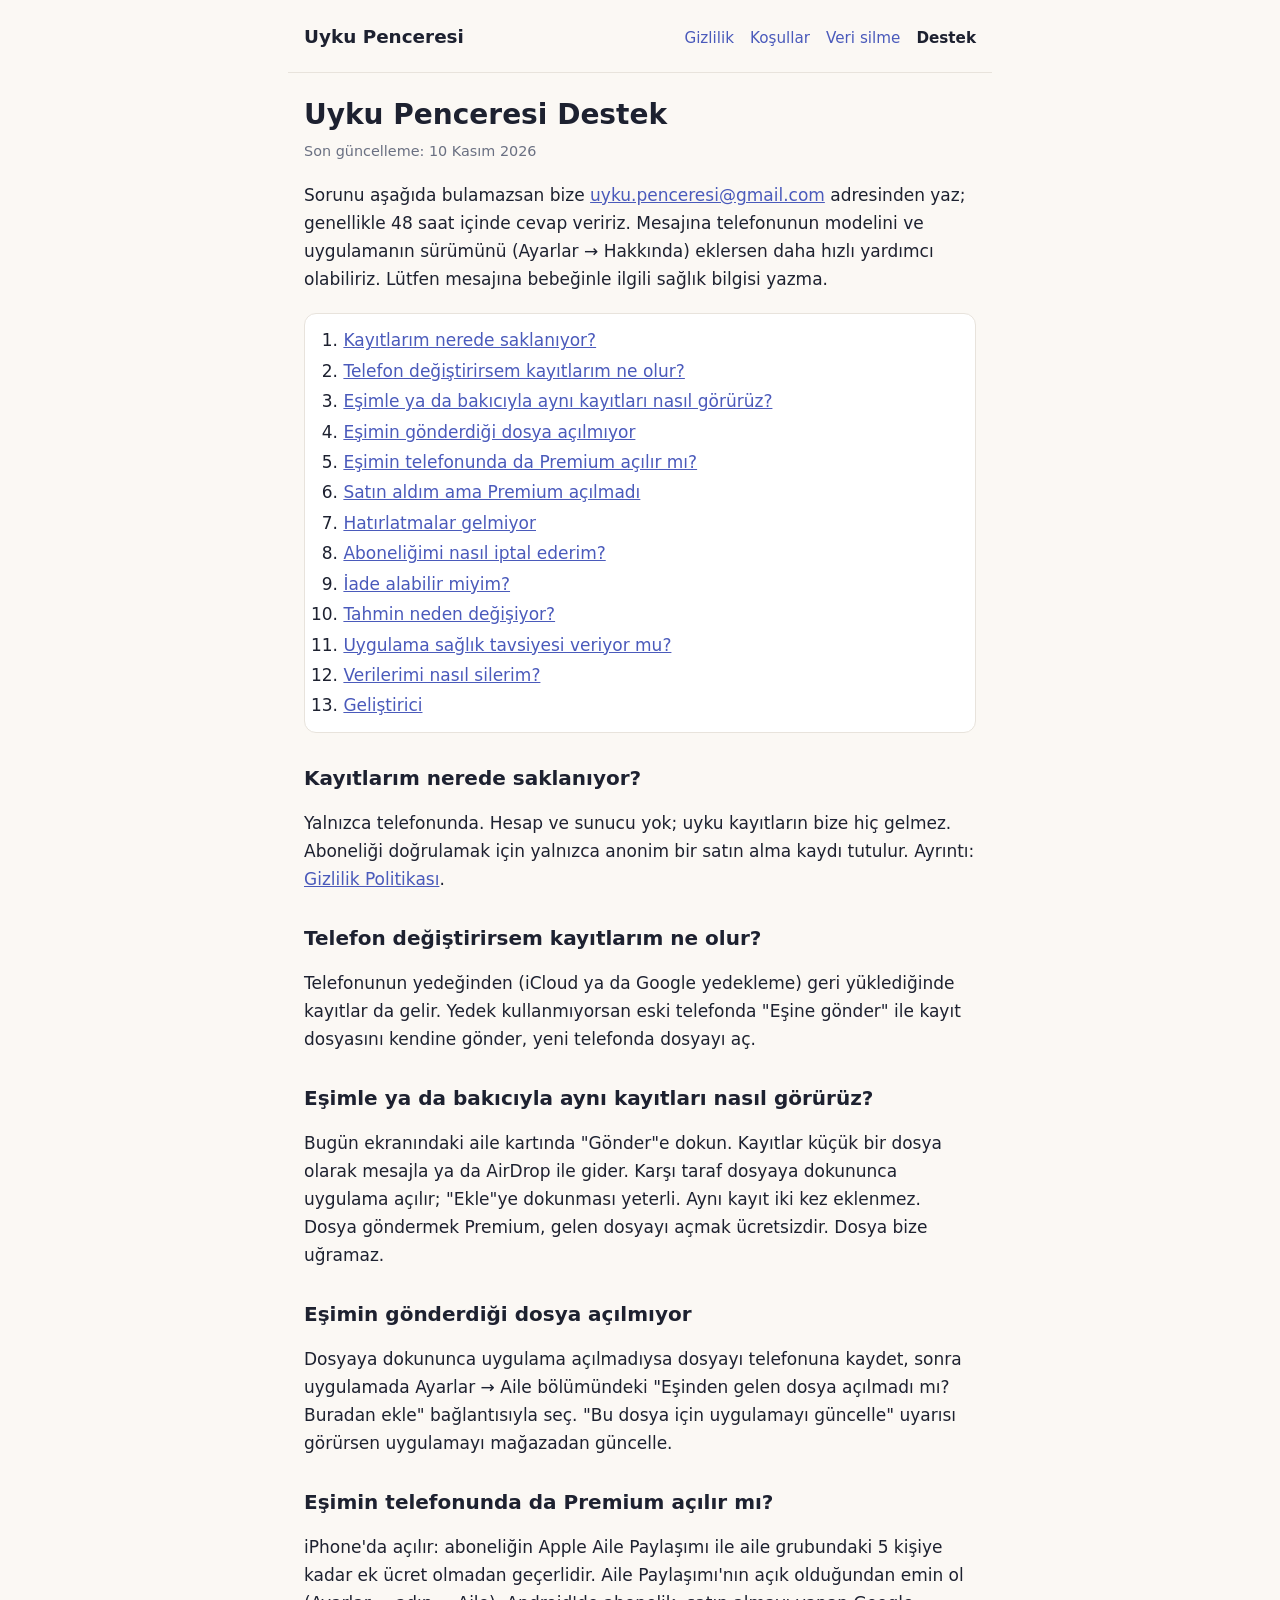
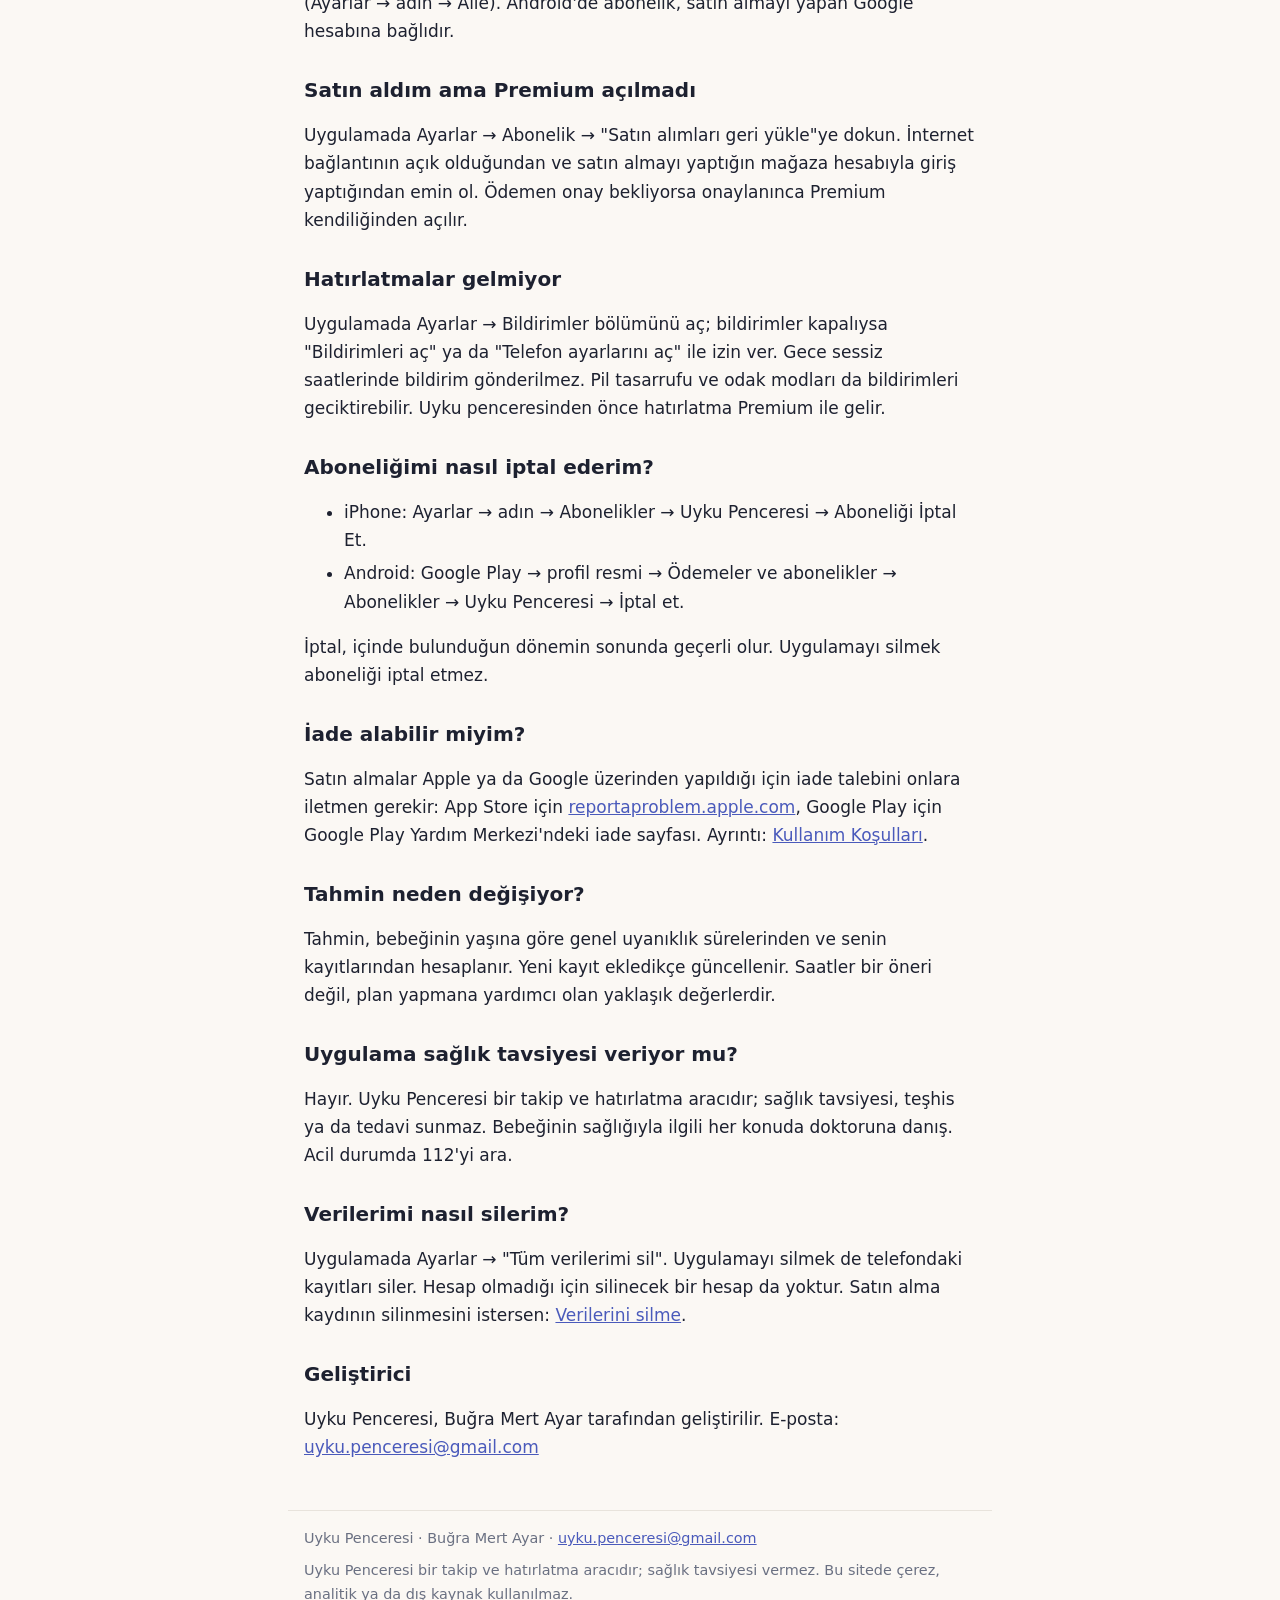
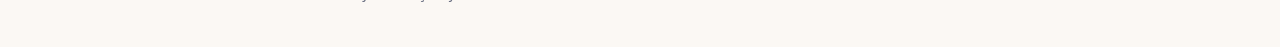
==== destek.html @ 6363af13 "Publish the Uyku Penceresi legal pages Privacy policy and KVKK notice, terms of use, data deletion a" ====
<!doctype html>
<html lang="tr">
<head>
<meta charset="utf-8">
<meta name="viewport" content="width=device-width, initial-scale=1">
<title>Destek · Uyku Penceresi</title>
<meta name="description" content="Uyku Penceresi destek sayfası ve sık sorulan sorular. İletişim: uyku.penceresi@gmail.com">
<link rel="stylesheet" href="style.css">
</head>
<body>
<header class="site-header">
<a class="brand" href="index.html">Uyku Penceresi</a>
<nav aria-label="Yasal sayfalar">
<a href="gizlilik.html">Gizlilik</a>
<a href="kosullar.html">Koşullar</a>
<a href="veri-silme.html">Veri silme</a>
<a href="destek.html" aria-current="page">Destek</a>
</nav>
</header>
<main>
<h1>Uyku Penceresi Destek</h1>
<p class="meta">Son güncelleme: 10 Kasım 2026</p>
<p>Sorunu aşağıda bulamazsan bize <a href="mailto:uyku.penceresi@gmail.com">uyku.penceresi@gmail.com</a> adresinden yaz; genellikle 48 saat içinde cevap veririz. Mesajına telefonunun modelini ve uygulamanın sürümünü (Ayarlar → Hakkında) eklersen daha hızlı yardımcı olabiliriz. Lütfen mesajına bebeğinle ilgili sağlık bilgisi yazma.</p>
<nav class="toc" aria-label="İçindekiler">
<ol>
<li><a href="#kayitlarim-nerede-saklaniyor">Kayıtlarım nerede saklanıyor?</a></li>
<li><a href="#telefon-degistirirsem-kayitlarim-ne-olur">Telefon değiştirirsem kayıtlarım ne olur?</a></li>
<li><a href="#esimle-ya-da-bakiciyla-ayni-kayitlari-nasil-goruruz">Eşimle ya da bakıcıyla aynı kayıtları nasıl görürüz?</a></li>
<li><a href="#esimin-gonderdigi-dosya-acilmiyor">Eşimin gönderdiği dosya açılmıyor</a></li>
<li><a href="#esimin-telefonunda-da-premium-acilir-mi">Eşimin telefonunda da Premium açılır mı?</a></li>
<li><a href="#satin-aldim-ama-premium-acilmadi">Satın aldım ama Premium açılmadı</a></li>
<li><a href="#hatirlatmalar-gelmiyor">Hatırlatmalar gelmiyor</a></li>
<li><a href="#aboneligimi-nasil-iptal-ederim">Aboneliğimi nasıl iptal ederim?</a></li>
<li><a href="#iade-alabilir-miyim">İade alabilir miyim?</a></li>
<li><a href="#tahmin-neden-degisiyor">Tahmin neden değişiyor?</a></li>
<li><a href="#uygulama-saglik-tavsiyesi-veriyor-mu">Uygulama sağlık tavsiyesi veriyor mu?</a></li>
<li><a href="#verilerimi-nasil-silerim">Verilerimi nasıl silerim?</a></li>
<li><a href="#gelistirici">Geliştirici</a></li>
</ol>
</nav>
<h2 id="kayitlarim-nerede-saklaniyor">Kayıtlarım nerede saklanıyor?</h2>
<p>Yalnızca telefonunda. Hesap ve sunucu yok; uyku kayıtların bize hiç gelmez. Aboneliği doğrulamak için yalnızca anonim bir satın alma kaydı tutulur. Ayrıntı: <a href="gizlilik.html">Gizlilik Politikası</a>.</p>
<h2 id="telefon-degistirirsem-kayitlarim-ne-olur">Telefon değiştirirsem kayıtlarım ne olur?</h2>
<p>Telefonunun yedeğinden (iCloud ya da Google yedekleme) geri yüklediğinde kayıtlar da gelir. Yedek kullanmıyorsan eski telefonda &quot;Eşine gönder&quot; ile kayıt dosyasını kendine gönder, yeni telefonda dosyayı aç.</p>
<h2 id="esimle-ya-da-bakiciyla-ayni-kayitlari-nasil-goruruz">Eşimle ya da bakıcıyla aynı kayıtları nasıl görürüz?</h2>
<p>Bugün ekranındaki aile kartında &quot;Gönder&quot;e dokun. Kayıtlar küçük bir dosya olarak mesajla ya da AirDrop ile gider. Karşı taraf dosyaya dokununca uygulama açılır; &quot;Ekle&quot;ye dokunması yeterli. Aynı kayıt iki kez eklenmez. Dosya göndermek Premium, gelen dosyayı açmak ücretsizdir. Dosya bize uğramaz.</p>
<h2 id="esimin-gonderdigi-dosya-acilmiyor">Eşimin gönderdiği dosya açılmıyor</h2>
<p>Dosyaya dokununca uygulama açılmadıysa dosyayı telefonuna kaydet, sonra uygulamada Ayarlar → Aile bölümündeki &quot;Eşinden gelen dosya açılmadı mı? Buradan ekle&quot; bağlantısıyla seç. &quot;Bu dosya için uygulamayı güncelle&quot; uyarısı görürsen uygulamayı mağazadan güncelle.</p>
<h2 id="esimin-telefonunda-da-premium-acilir-mi">Eşimin telefonunda da Premium açılır mı?</h2>
<p>iPhone'da açılır: aboneliğin Apple Aile Paylaşımı ile aile grubundaki 5 kişiye kadar ek ücret olmadan geçerlidir. Aile Paylaşımı'nın açık olduğundan emin ol (Ayarlar → adın → Aile). Android'de abonelik, satın almayı yapan Google hesabına bağlıdır.</p>
<h2 id="satin-aldim-ama-premium-acilmadi">Satın aldım ama Premium açılmadı</h2>
<p>Uygulamada Ayarlar → Abonelik → &quot;Satın alımları geri yükle&quot;ye dokun. İnternet bağlantının açık olduğundan ve satın almayı yaptığın mağaza hesabıyla giriş yaptığından emin ol. Ödemen onay bekliyorsa onaylanınca Premium kendiliğinden açılır.</p>
<h2 id="hatirlatmalar-gelmiyor">Hatırlatmalar gelmiyor</h2>
<p>Uygulamada Ayarlar → Bildirimler bölümünü aç; bildirimler kapalıysa &quot;Bildirimleri aç&quot; ya da &quot;Telefon ayarlarını aç&quot; ile izin ver. Gece sessiz saatlerinde bildirim gönderilmez. Pil tasarrufu ve odak modları da bildirimleri geciktirebilir. Uyku penceresinden önce hatırlatma Premium ile gelir.</p>
<h2 id="aboneligimi-nasil-iptal-ederim">Aboneliğimi nasıl iptal ederim?</h2>
<ul>
<li>iPhone: Ayarlar → adın → Abonelikler → Uyku Penceresi → Aboneliği İptal Et.</li>
<li>Android: Google Play → profil resmi → Ödemeler ve abonelikler → Abonelikler → Uyku Penceresi → İptal et.</li>
</ul>
<p>İptal, içinde bulunduğun dönemin sonunda geçerli olur. Uygulamayı silmek aboneliği iptal etmez.</p>
<h2 id="iade-alabilir-miyim">İade alabilir miyim?</h2>
<p>Satın almalar Apple ya da Google üzerinden yapıldığı için iade talebini onlara iletmen gerekir: App Store için <a href="https://reportaproblem.apple.com">reportaproblem.apple.com</a>, Google Play için Google Play Yardım Merkezi'ndeki iade sayfası. Ayrıntı: <a href="kosullar.html">Kullanım Koşulları</a>.</p>
<h2 id="tahmin-neden-degisiyor">Tahmin neden değişiyor?</h2>
<p>Tahmin, bebeğinin yaşına göre genel uyanıklık sürelerinden ve senin kayıtlarından hesaplanır. Yeni kayıt ekledikçe güncellenir. Saatler bir öneri değil, plan yapmana yardımcı olan yaklaşık değerlerdir.</p>
<h2 id="uygulama-saglik-tavsiyesi-veriyor-mu">Uygulama sağlık tavsiyesi veriyor mu?</h2>
<p>Hayır. Uyku Penceresi bir takip ve hatırlatma aracıdır; sağlık tavsiyesi, teşhis ya da tedavi sunmaz. Bebeğinin sağlığıyla ilgili her konuda doktoruna danış. Acil durumda 112'yi ara.</p>
<h2 id="verilerimi-nasil-silerim">Verilerimi nasıl silerim?</h2>
<p>Uygulamada Ayarlar → &quot;Tüm verilerimi sil&quot;. Uygulamayı silmek de telefondaki kayıtları siler. Hesap olmadığı için silinecek bir hesap da yoktur. Satın alma kaydının silinmesini istersen: <a href="veri-silme.html">Verilerini silme</a>.</p>
<h2 id="gelistirici">Geliştirici</h2>
<p>Uyku Penceresi, Buğra Mert Ayar tarafından geliştirilir. E-posta: <a href="mailto:uyku.penceresi@gmail.com">uyku.penceresi@gmail.com</a></p>
</main>
<footer class="site-footer">
<p>Uyku Penceresi · Buğra Mert Ayar · <a href="mailto:uyku.penceresi@gmail.com">uyku.penceresi@gmail.com</a></p>
<p>Uyku Penceresi bir takip ve hatırlatma aracıdır; sağlık tavsiyesi vermez. Bu sitede çerez, analitik ya da dış kaynak kullanılmaz.</p>
</footer>
</body>
</html>
---- style.css ----
:root {
  --bg: #fbf8f4;
  --surface: #ffffff;
  --text: #1d2130;
  --muted: #6a7082;
  --border: #e8e3dc;
  --link: #4a5abb;
  color-scheme: light dark;
}

@media (prefers-color-scheme: dark) {
  :root {
    --bg: #0f1222;
    --surface: #1a1e33;
    --text: #eceef6;
    --muted: #a3a9bf;
    --border: #2a2f48;
    --link: #8e9bff;
  }
}

* {
  box-sizing: border-box;
}

body {
  margin: 0;
  background: var(--bg);
  color: var(--text);
  font-family: system-ui, -apple-system, 'Segoe UI', Roboto, sans-serif;
  font-size: 1.0625rem;
  line-height: 1.65;
  -webkit-text-size-adjust: 100%;
}

a {
  color: var(--link);
  overflow-wrap: anywhere;
}

.site-header,
main,
.site-footer {
  max-width: 44rem;
  margin: 0 auto;
  padding-left: 1rem;
  padding-right: 1rem;
}

.site-header {
  display: flex;
  flex-wrap: wrap;
  align-items: baseline;
  justify-content: space-between;
  gap: 0.5rem 1.5rem;
  padding-top: 1.25rem;
  padding-bottom: 1rem;
  border-bottom: 1px solid var(--border);
}

.brand {
  font-weight: 700;
  font-size: 1.15rem;
  color: var(--text);
  text-decoration: none;
}

.site-header nav {
  display: flex;
  flex-wrap: wrap;
  gap: 0.25rem 1rem;
  font-size: 0.95rem;
}

.site-header nav a {
  text-decoration: none;
  padding: 0.35rem 0;
}

.site-header nav a[aria-current='page'] {
  color: var(--text);
  font-weight: 600;
}

main {
  padding-top: 1.5rem;
  padding-bottom: 2rem;
}

h1 {
  font-size: 1.75rem;
  line-height: 1.25;
  margin: 0 0 0.5rem;
}

h2 {
  font-size: 1.25rem;
  line-height: 1.35;
  margin: 2rem 0 0.5rem;
  scroll-margin-top: 1rem;
}

li + li {
  margin-top: 0.35rem;
}

.meta {
  color: var(--muted);
  font-size: 0.9rem;
  margin-top: 0;
}

.toc,
.notice {
  background: var(--surface);
  border: 1px solid var(--border);
  border-radius: 0.75rem;
  padding: 0.75rem 1rem;
  margin: 1.25rem 0;
}

.toc ol {
  margin: 0;
  padding-left: 1.4rem;
}

.toc li + li {
  margin-top: 0.15rem;
}

.site-footer {
  border-top: 1px solid var(--border);
  padding-top: 1rem;
  padding-bottom: 2rem;
  color: var(--muted);
  font-size: 0.9rem;
}

.site-footer p {
  margin: 0 0 0.5rem;
}
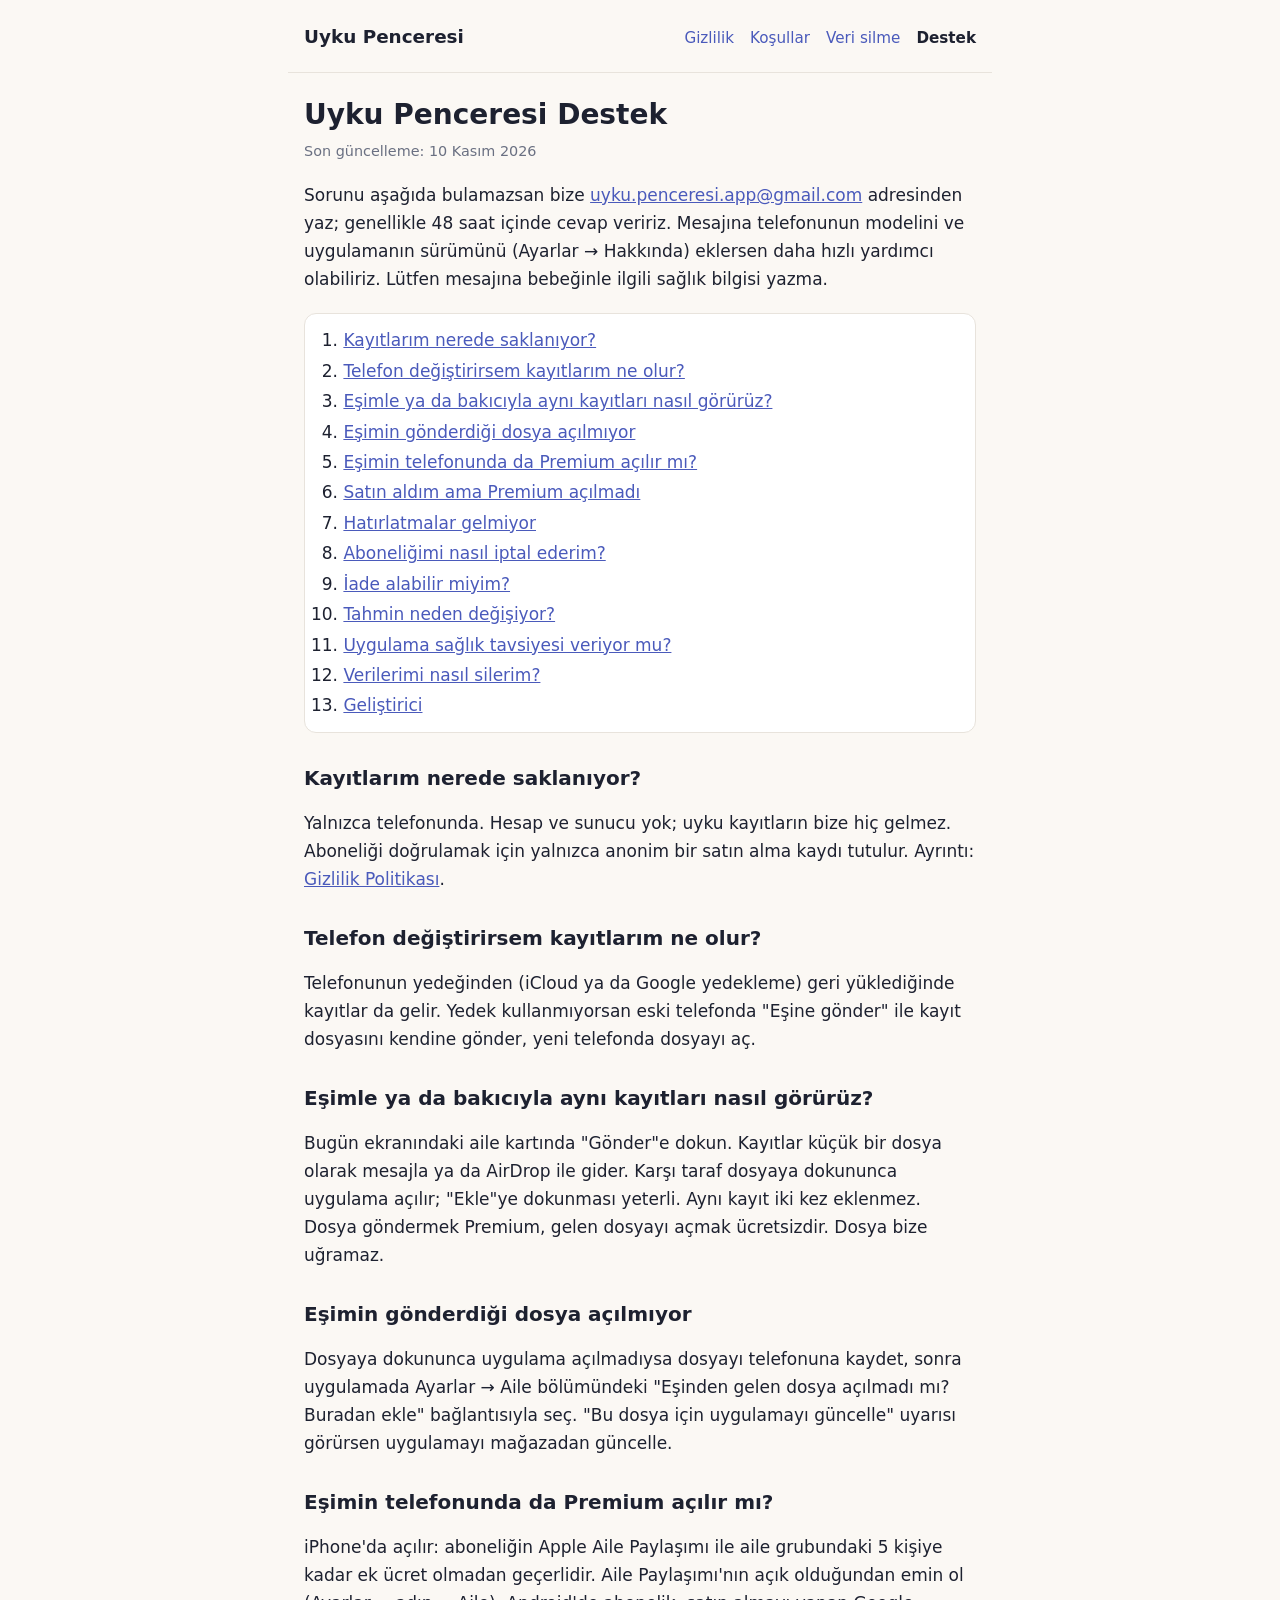
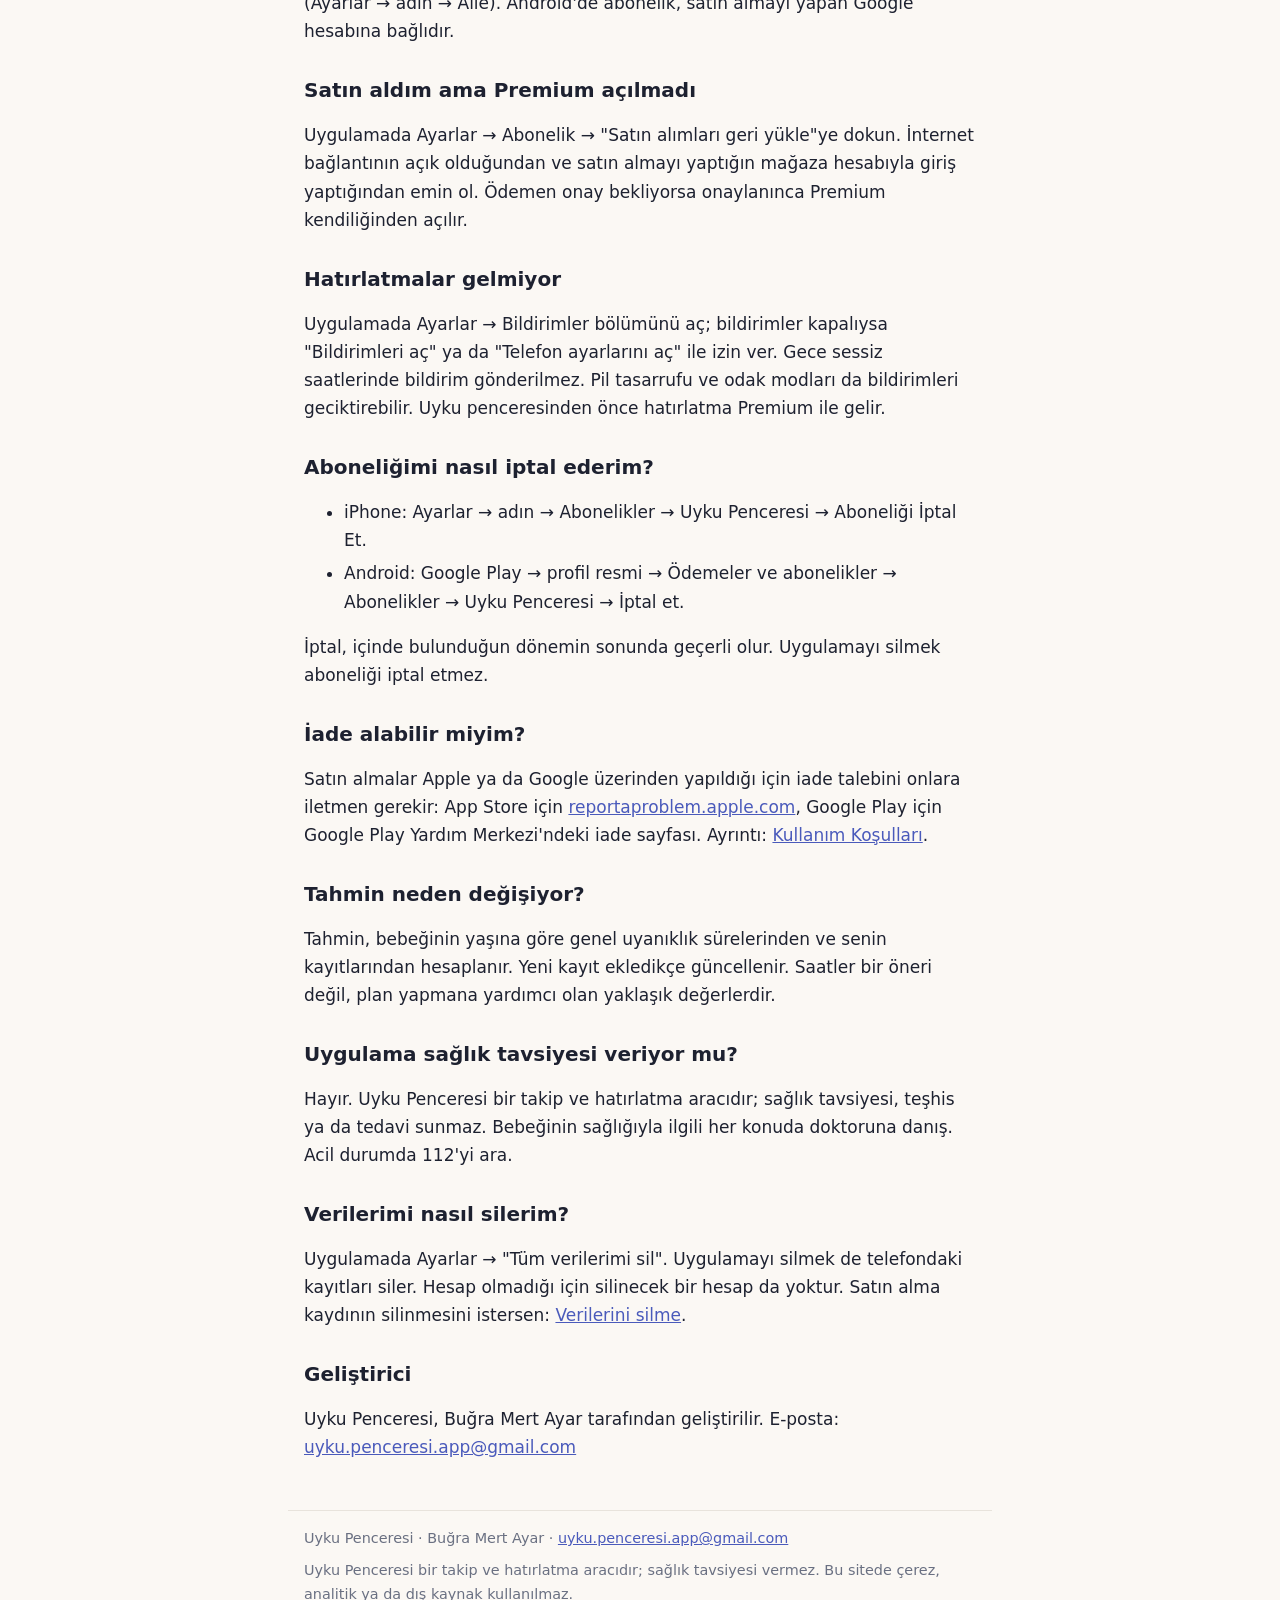
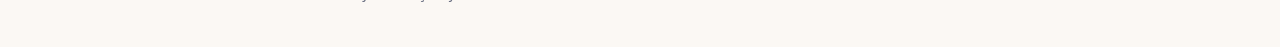
==== commit c8e05320: "Update the support email to uyku.penceresi.app@gmail.com" ====
--- a/destek.html
+++ b/destek.html
@@ -4,7 +4,7 @@
 <meta charset="utf-8">
 <meta name="viewport" content="width=device-width, initial-scale=1">
 <title>Destek · Uyku Penceresi</title>
-<meta name="description" content="Uyku Penceresi destek sayfası ve sık sorulan sorular. İletişim: uyku.penceresi@gmail.com">
+<meta name="description" content="Uyku Penceresi destek sayfası ve sık sorulan sorular. İletişim: uyku.penceresi.app@gmail.com">
 <link rel="stylesheet" href="style.css">
 </head>
 <body>
@@ -20,7 +20,7 @@
 <main>
 <h1>Uyku Penceresi Destek</h1>
 <p class="meta">Son güncelleme: 10 Kasım 2026</p>
-<p>Sorunu aşağıda bulamazsan bize <a href="mailto:uyku.penceresi@gmail.com">uyku.penceresi@gmail.com</a> adresinden yaz; genellikle 48 saat içinde cevap veririz. Mesajına telefonunun modelini ve uygulamanın sürümünü (Ayarlar → Hakkında) eklersen daha hızlı yardımcı olabiliriz. Lütfen mesajına bebeğinle ilgili sağlık bilgisi yazma.</p>
+<p>Sorunu aşağıda bulamazsan bize <a href="mailto:uyku.penceresi.app@gmail.com">uyku.penceresi.app@gmail.com</a> adresinden yaz; genellikle 48 saat içinde cevap veririz. Mesajına telefonunun modelini ve uygulamanın sürümünü (Ayarlar → Hakkında) eklersen daha hızlı yardımcı olabiliriz. Lütfen mesajına bebeğinle ilgili sağlık bilgisi yazma.</p>
 <nav class="toc" aria-label="İçindekiler">
 <ol>
 <li><a href="#kayitlarim-nerede-saklaniyor">Kayıtlarım nerede saklanıyor?</a></li>
@@ -67,10 +67,10 @@
 <h2 id="verilerimi-nasil-silerim">Verilerimi nasıl silerim?</h2>
 <p>Uygulamada Ayarlar → &quot;Tüm verilerimi sil&quot;. Uygulamayı silmek de telefondaki kayıtları siler. Hesap olmadığı için silinecek bir hesap da yoktur. Satın alma kaydının silinmesini istersen: <a href="veri-silme.html">Verilerini silme</a>.</p>
 <h2 id="gelistirici">Geliştirici</h2>
-<p>Uyku Penceresi, Buğra Mert Ayar tarafından geliştirilir. E-posta: <a href="mailto:uyku.penceresi@gmail.com">uyku.penceresi@gmail.com</a></p>
+<p>Uyku Penceresi, Buğra Mert Ayar tarafından geliştirilir. E-posta: <a href="mailto:uyku.penceresi.app@gmail.com">uyku.penceresi.app@gmail.com</a></p>
 </main>
 <footer class="site-footer">
-<p>Uyku Penceresi · Buğra Mert Ayar · <a href="mailto:uyku.penceresi@gmail.com">uyku.penceresi@gmail.com</a></p>
+<p>Uyku Penceresi · Buğra Mert Ayar · <a href="mailto:uyku.penceresi.app@gmail.com">uyku.penceresi.app@gmail.com</a></p>
 <p>Uyku Penceresi bir takip ve hatırlatma aracıdır; sağlık tavsiyesi vermez. Bu sitede çerez, analitik ya da dış kaynak kullanılmaz.</p>
 </footer>
 </body>
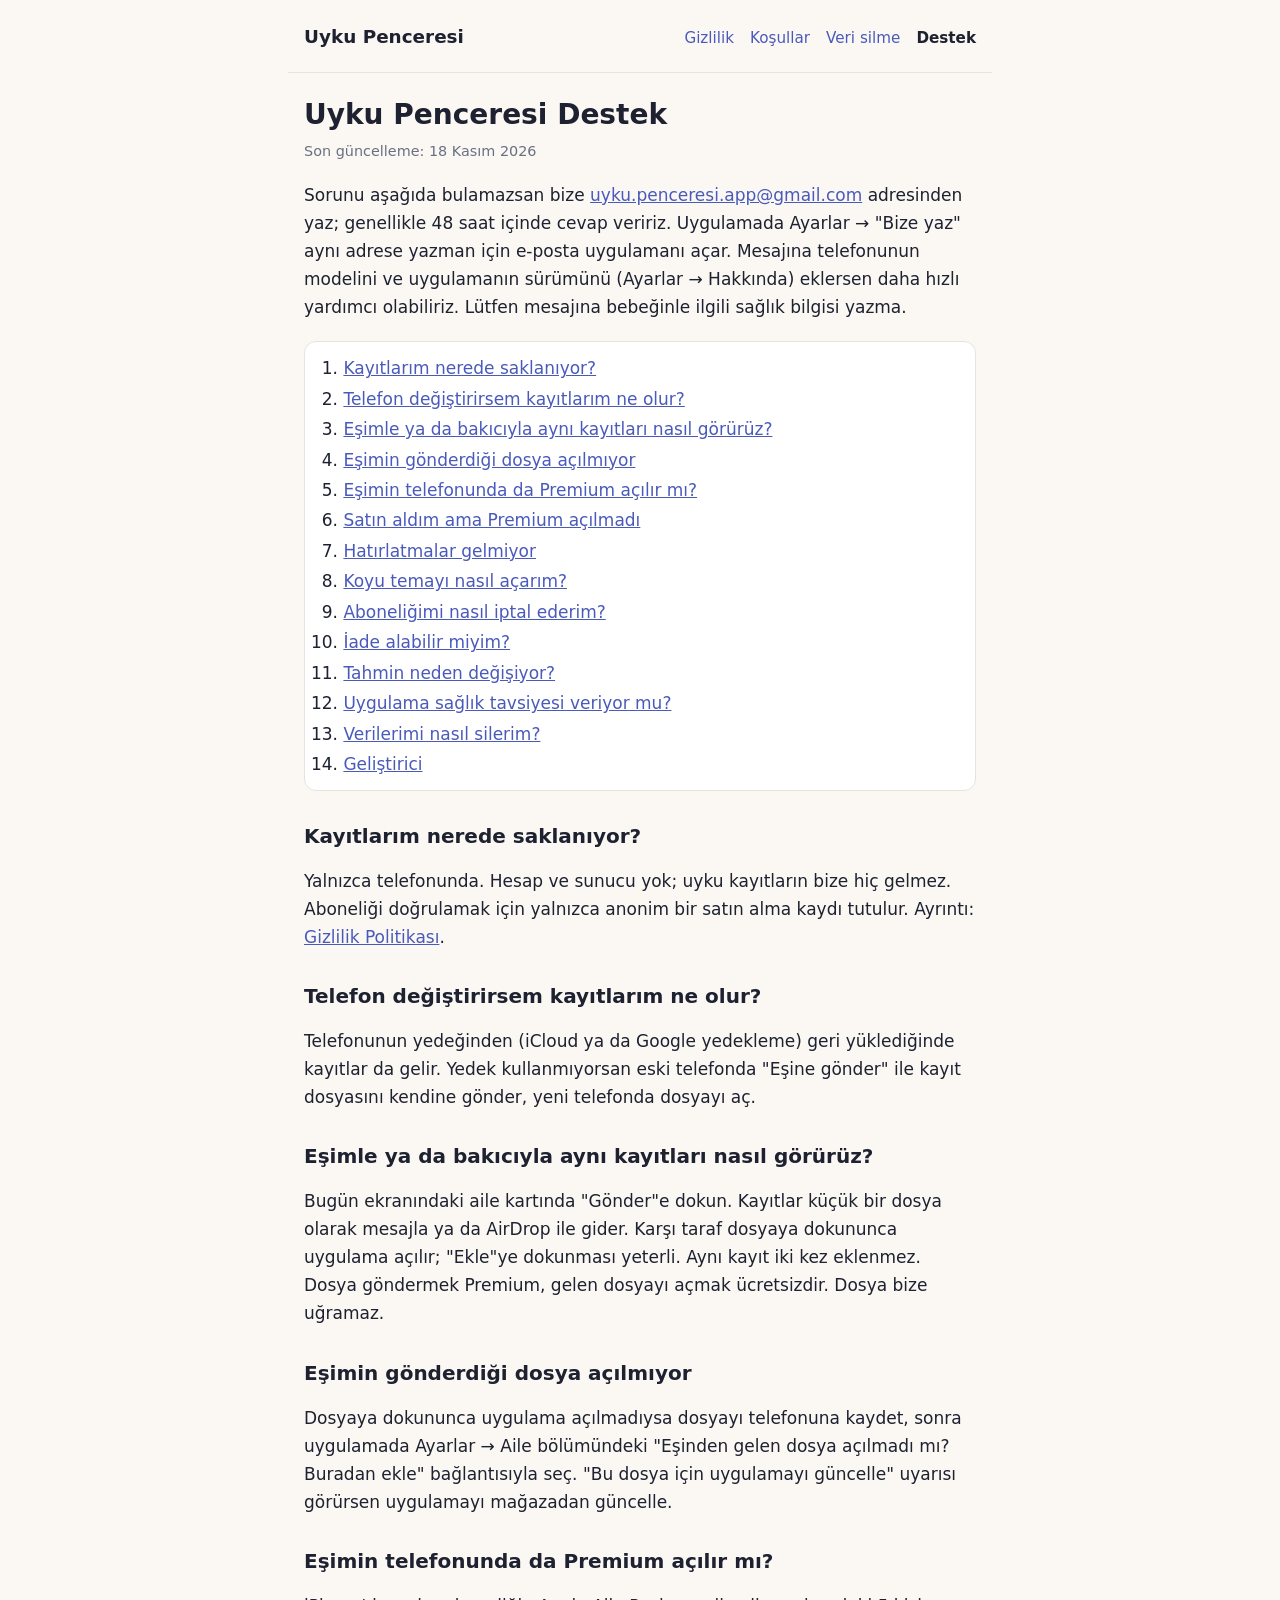
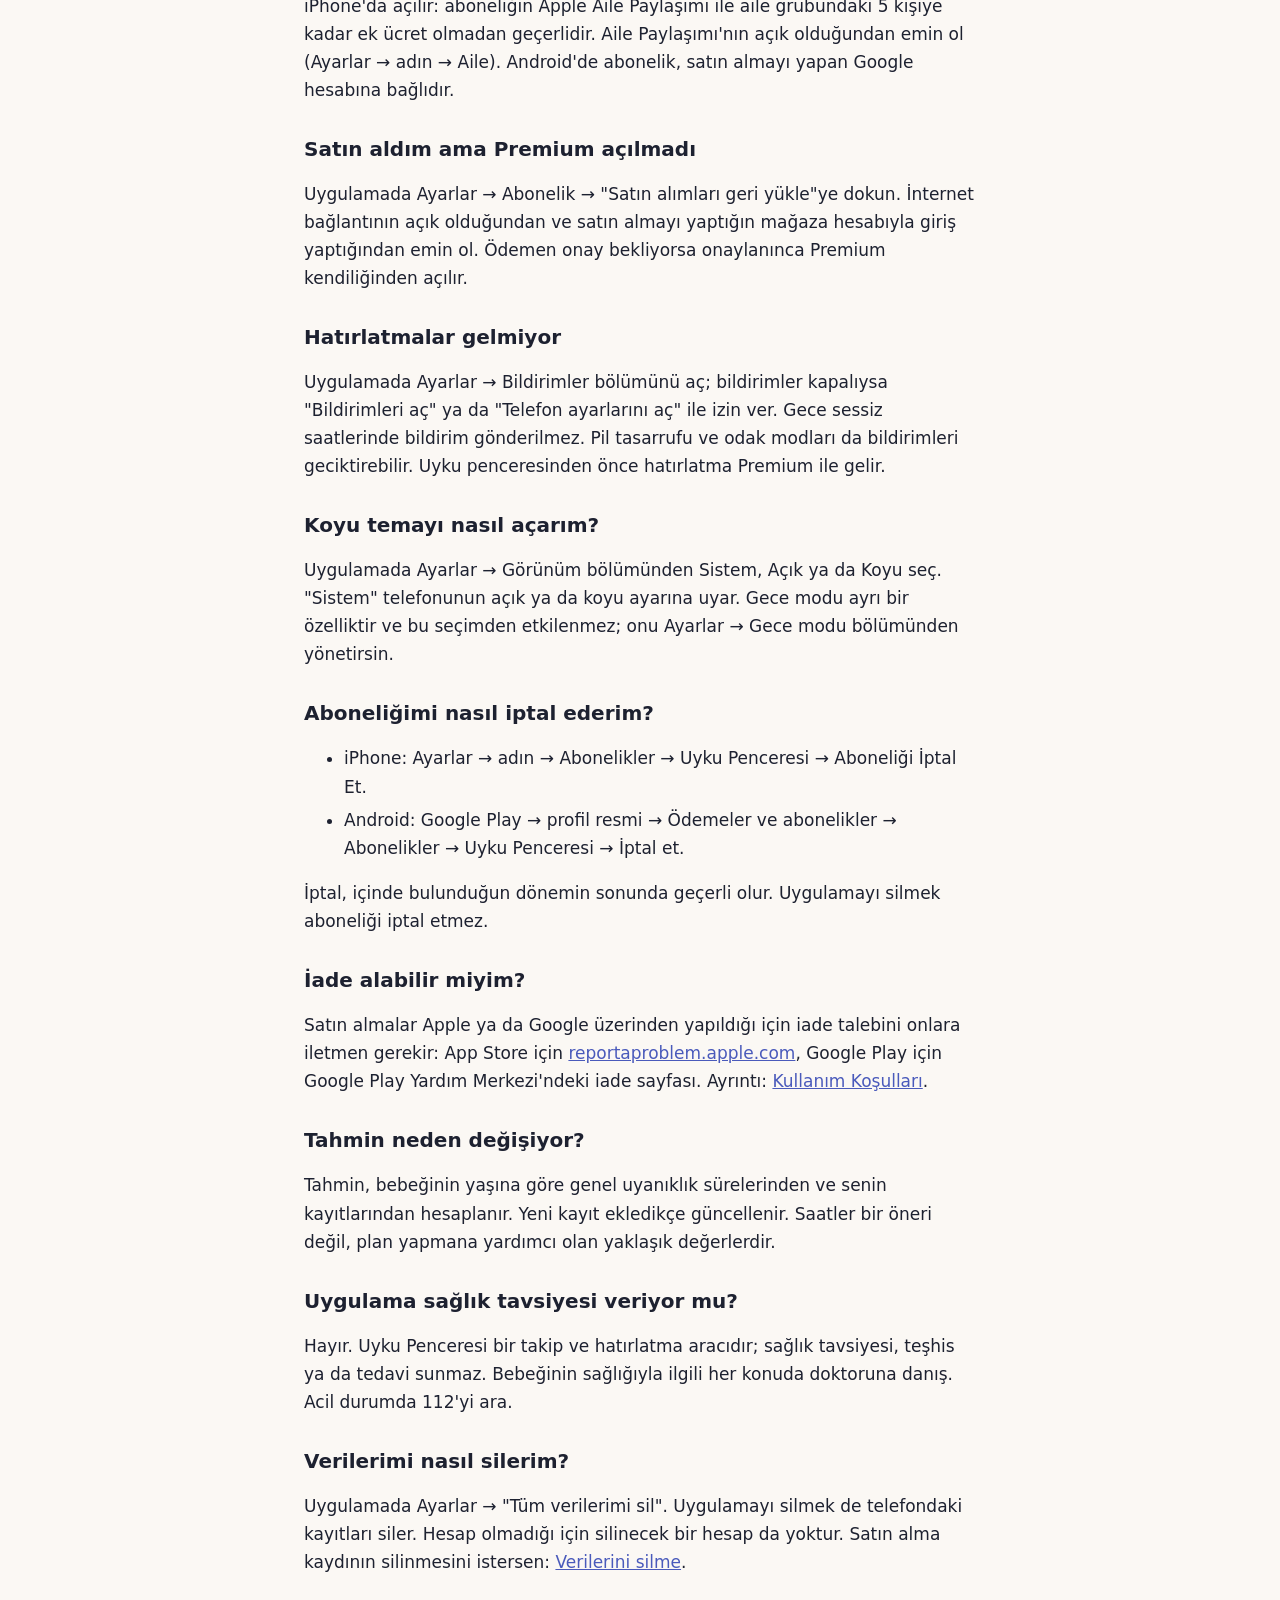
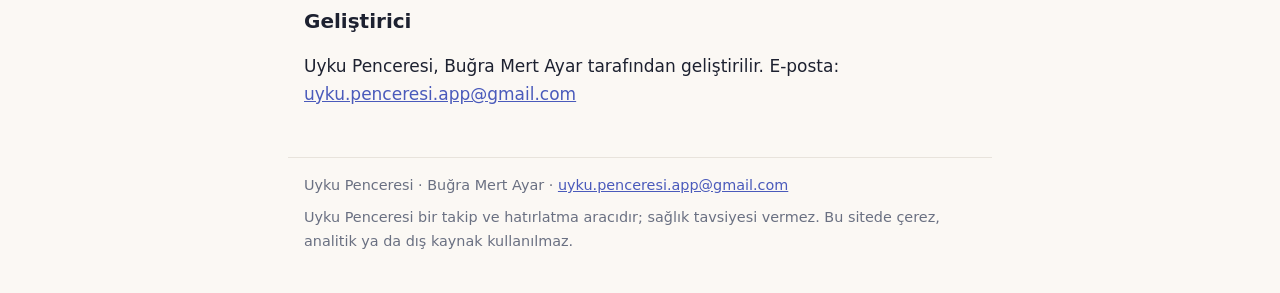
==== commit c32edc65: "Update the privacy policy and support page for build 7 The privacy policy (version 2026-11-18) lists" ====
--- a/destek.html
+++ b/destek.html
@@ -19,8 +19,8 @@
 </header>
 <main>
 <h1>Uyku Penceresi Destek</h1>
-<p class="meta">Son güncelleme: 10 Kasım 2026</p>
-<p>Sorunu aşağıda bulamazsan bize <a href="mailto:uyku.penceresi.app@gmail.com">uyku.penceresi.app@gmail.com</a> adresinden yaz; genellikle 48 saat içinde cevap veririz. Mesajına telefonunun modelini ve uygulamanın sürümünü (Ayarlar → Hakkında) eklersen daha hızlı yardımcı olabiliriz. Lütfen mesajına bebeğinle ilgili sağlık bilgisi yazma.</p>
+<p class="meta">Son güncelleme: 18 Kasım 2026</p>
+<p>Sorunu aşağıda bulamazsan bize <a href="mailto:uyku.penceresi.app@gmail.com">uyku.penceresi.app@gmail.com</a> adresinden yaz; genellikle 48 saat içinde cevap veririz. Uygulamada Ayarlar → &quot;Bize yaz&quot; aynı adrese yazman için e-posta uygulamanı açar. Mesajına telefonunun modelini ve uygulamanın sürümünü (Ayarlar → Hakkında) eklersen daha hızlı yardımcı olabiliriz. Lütfen mesajına bebeğinle ilgili sağlık bilgisi yazma.</p>
 <nav class="toc" aria-label="İçindekiler">
 <ol>
 <li><a href="#kayitlarim-nerede-saklaniyor">Kayıtlarım nerede saklanıyor?</a></li>
@@ -30,6 +30,7 @@
 <li><a href="#esimin-telefonunda-da-premium-acilir-mi">Eşimin telefonunda da Premium açılır mı?</a></li>
 <li><a href="#satin-aldim-ama-premium-acilmadi">Satın aldım ama Premium açılmadı</a></li>
 <li><a href="#hatirlatmalar-gelmiyor">Hatırlatmalar gelmiyor</a></li>
+<li><a href="#koyu-temayi-nasil-acarim">Koyu temayı nasıl açarım?</a></li>
 <li><a href="#aboneligimi-nasil-iptal-ederim">Aboneliğimi nasıl iptal ederim?</a></li>
 <li><a href="#iade-alabilir-miyim">İade alabilir miyim?</a></li>
 <li><a href="#tahmin-neden-degisiyor">Tahmin neden değişiyor?</a></li>
@@ -52,6 +53,8 @@
 <p>Uygulamada Ayarlar → Abonelik → &quot;Satın alımları geri yükle&quot;ye dokun. İnternet bağlantının açık olduğundan ve satın almayı yaptığın mağaza hesabıyla giriş yaptığından emin ol. Ödemen onay bekliyorsa onaylanınca Premium kendiliğinden açılır.</p>
 <h2 id="hatirlatmalar-gelmiyor">Hatırlatmalar gelmiyor</h2>
 <p>Uygulamada Ayarlar → Bildirimler bölümünü aç; bildirimler kapalıysa &quot;Bildirimleri aç&quot; ya da &quot;Telefon ayarlarını aç&quot; ile izin ver. Gece sessiz saatlerinde bildirim gönderilmez. Pil tasarrufu ve odak modları da bildirimleri geciktirebilir. Uyku penceresinden önce hatırlatma Premium ile gelir.</p>
+<h2 id="koyu-temayi-nasil-acarim">Koyu temayı nasıl açarım?</h2>
+<p>Uygulamada Ayarlar → Görünüm bölümünden Sistem, Açık ya da Koyu seç. &quot;Sistem&quot; telefonunun açık ya da koyu ayarına uyar. Gece modu ayrı bir özelliktir ve bu seçimden etkilenmez; onu Ayarlar → Gece modu bölümünden yönetirsin.</p>
 <h2 id="aboneligimi-nasil-iptal-ederim">Aboneliğimi nasıl iptal ederim?</h2>
 <ul>
 <li>iPhone: Ayarlar → adın → Abonelikler → Uyku Penceresi → Aboneliği İptal Et.</li>
